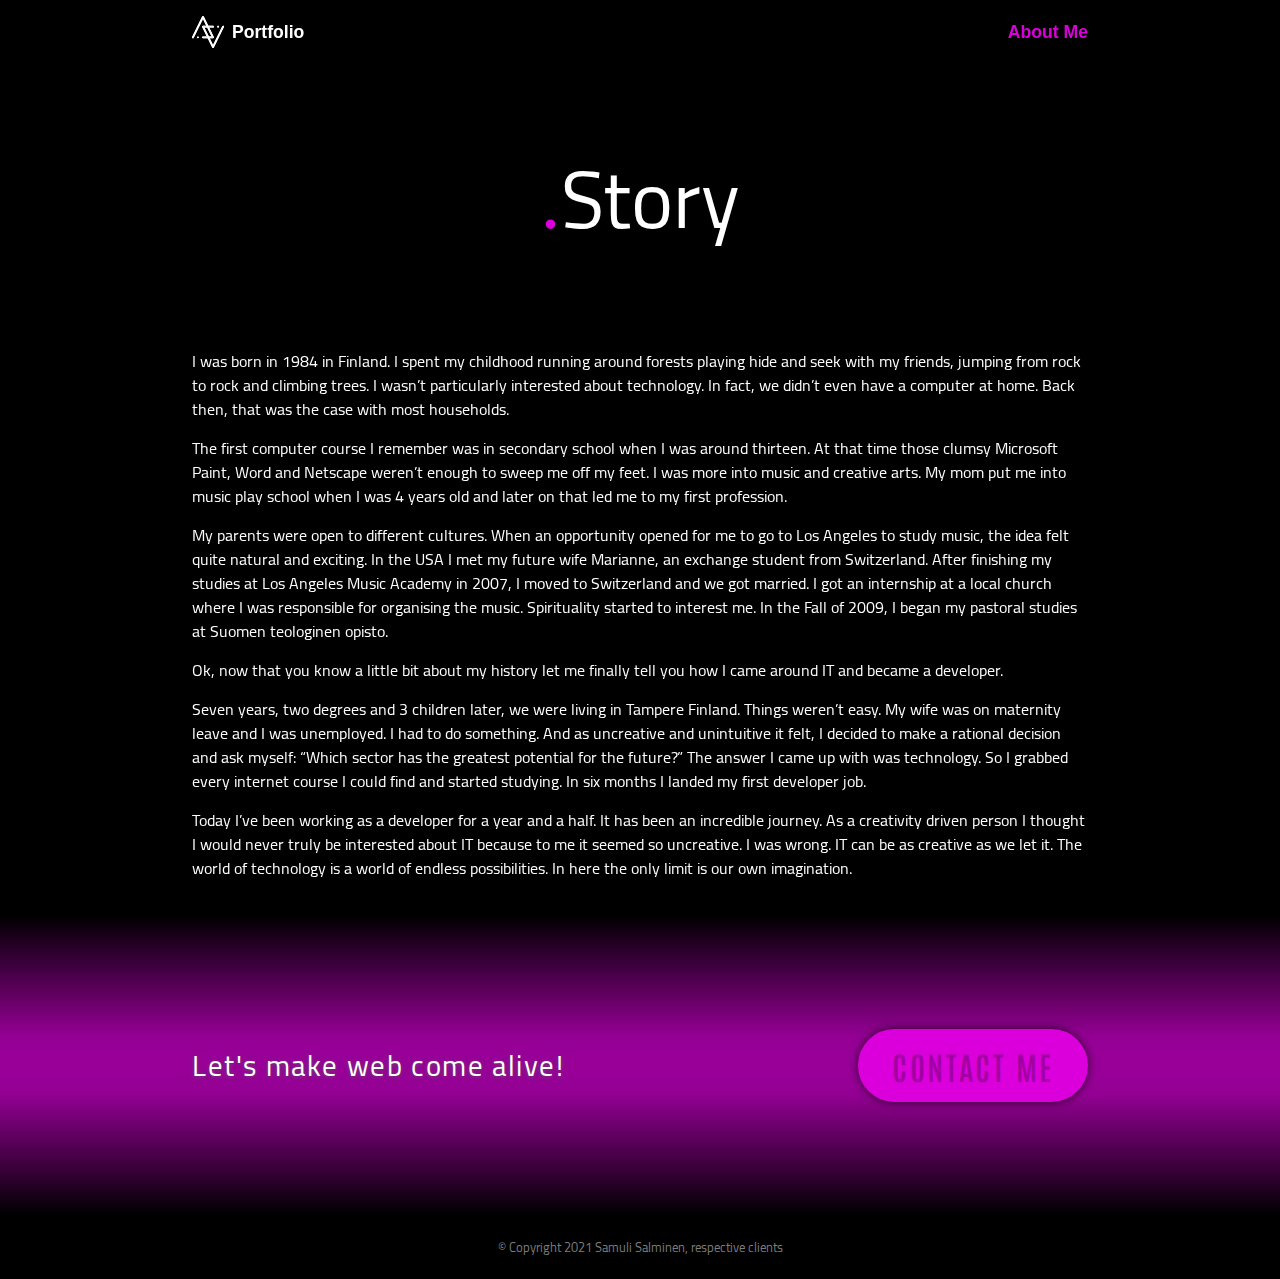
==== about.html @ bb04be46 "added most of the text content(.work parags missing)" ====
<!DOCTYPE html>
<html lang="en">
  <head>
    <meta charset="UTF-8" />
    <meta http-equiv="X-UA-Compatible" content="IE=edge" />
    <meta name="viewport" content="width=device-width, initial-scale=1.0" />

    <meta
      name="keywords"
      content="developer, designer, web developer, web designer, portfolio, samuli salminen, samuli"
    />

    <link rel="apple-touch-icon" sizes="180x180" href="favicons/apple-touch-icon.png" />
    <link rel="icon" type="image/png" sizes="32x32" href="favicons/favicon-32x32.png" />
    <link rel="icon" type="image/png" sizes="16x16" href="favicons/favicon-16x16.png" />
    <link rel="manifest" href="site.webmanifest" />
    <link rel="mask-icon" href="favicons/safari-pinned-tab.svg" color="#5bbad5" />
    <meta name="msapplication-TileColor" content="#da532c" />
    <meta name="theme-color" content="#040404" />

    <link rel="stylesheet" href="style.css" />
    <link rel="stylesheet" href="about.css" />
    <title>Samuli Salminen | About</title>
  </head>
  <body>
    <!-- NAV -->
    <div class="nav-container story flex-col">
      <nav class="content-width">
        <div class="nav-left">
          <a href="index.html" class="logo"><img src="media/sasa-logo-wh-dots.svg" alt="sasa-logo" /></a>
          <a href="index.html" class="portfolio">Portfolio</a>
        </div>
        <div class="nav-right">
          <a href="about.html" class="nav-active about">About Me</a>
        </div>
      </nav>
      <div class="top-fader"></div>
    </div>

    <!-- VIDEO BG -->
    <div class="video-bg">
      <video src="media/video-bg-forest.mp4" autoplay muted loop></video>
    </div>

    <!-- MAIN -->
    <main class="flex-col">
      <div class="story-container flex-col content-width">
        <h2>Story</h2>
        <div class="story-text-container">
          <p>
            I was born in 1984 in Finland. I spent my childhood running around forests playing hide and seek with my
            friends, jumping from rock to rock and climbing trees. I wasn’t particularly interested about technology. In
            fact, we didn’t even have a computer at home. Back then, that was the case with most households.
          </p>
          <p>
            The first computer course I remember was in secondary school when I was around thirteen. At that time those
            clumsy Microsoft Paint, Word and Netscape weren’t enough to sweep me off my feet. I was more into music and
            creative arts. My mom put me into music play school when I was 4 years old and later on that led me to my
            first profession.
          </p>
          <p>
            My parents were open to different cultures. When an opportunity opened for me to go to Los Angeles to study
            music, the idea felt quite natural and exciting. In the USA I met my future wife Marianne, an exchange student
            from Switzerland. After finishing my studies at Los Angeles Music Academy in 2007, I moved to Switzerland and
            we got married. I got an internship at a local church where I was responsible for organising the music.
            Spirituality started to interest me. In the Fall of 2009, I began my pastoral studies at Suomen teologinen
            opisto.
          </p>
          <p>
            Ok, now that you know a little bit about my history let me finally tell you how I came around IT and became a
            developer.
          </p>
          <p>
            Seven years, two degrees and 3 children later, we were living in Tampere Finland. Things weren’t easy. My wife
            was on maternity leave and I was unemployed. I had to do something. And as uncreative and unintuitive it felt,
            I decided to make a rational decision and ask myself: “Which sector has the greatest potential for the
            future?” The answer I came up with was technology. So I grabbed every internet course I could find and started
            studying. In six months I landed my first developer job.
          </p>
          <p>
            Today I’ve been working as a developer for a year and a half. It has been an incredible journey. As a
            creativity driven person I thought I would never truly be interested about IT because to me it seemed so
            uncreative. I was wrong. IT can be as creative as we let it. The world of technology is a world of endless
            possibilities. In here the only limit is our own imagination.
          </p>
        </div>
      </div>
      <div class="bottom-fader"></div>
    </main>

    <!-- FOOTER -->
    <footer class="flex-col">
      <div class="content-width footer-text">
        <h3>Let's make web come alive!</h3>
        <a href="mailto:samuli.salminen@raivo.io" class="contact-btn">contact me</a>
      </div>
      <div class="top-fader"></div>
      <div class="bottom-fader"></div>
    </footer>
    <div class="copyright">&copy; Copyright 2021 Samuli Salminen, respective clients</div>
  </body>
</html>
---- style.css ----
:root {
  --primary-color: 219, 0, 219;
  --primary-dark: 162, 0, 162;
  --text-color: white;
  --bg-color: black;
}

/* FONTS */
@font-face {
  font-family: 'antonio';
  src: url(fonts/antonio-semi.ttf);
  font-style: normal;
  font-weight: 600;
}

@font-face {
  font-family: 'antonio';
  src: url(fonts/antonio-bold.ttf);
  font-style: normal;
  font-weight: 700;
}

@font-face {
  font-family: 'cairo';
  src: url(fonts/cairo-regular.ttf);
  font-style: normal;
  font-weight: 400;
}

@font-face {
  font-family: 'cairo';
  src: url(fonts/cairo-semi.ttf);
  font-style: normal;
  font-weight: 600;
}

/* GLOBAL */
* {
  margin: 0;
  padding: 0;
  box-sizing: border-box;
}

body {
  font-family: cairo, sans-serif;
  color: var(--text-color);
  background-color: black;
}

.content-width {
  max-width: 960px;
  padding-left: 2rem;
  padding-right: 2rem;
}

.flex-col {
  display: flex;
  flex-direction: column;
  align-items: center;
}

.p-big {
  font-weight: 600;
  font-size: 1.1em;
  line-height: 1.6rem;
  text-align: center;
}

.p-small {
  line-height: 1.2rem;
  margin: 0.5rem 0;
}

h2 {
  font-weight: 400;
  font-size: 5rem;
  margin: 60px 20px;
}

h2::before {
  content: '.';
  font-family: serif;
  color: rgb(var(--primary-color));
}

h3,
h4 {
  font-weight: 600;
}

h3 {
  font-size: 1.5rem;
}

h4 {
  text-transform: uppercase;
}

/* --------------HEADER--------------- */
/* ----------------------------------- */
header {
  position: relative;
  text-align: center;
  width: 100vw;
  height: 100vh;
}

/* NAV */
.nav-container {
  width: 100%;
}

nav {
  display: flex;
  width: 100%;
  justify-content: space-between;
  z-index: 100;
}

.nav-left,
.nav-right {
  display: flex;
  justify-content: center;
  align-items: center;
  margin: 1rem 0;
}

nav .logo {
  height: 2rem;
  width: auto;
  margin-right: 0.5rem;
}

nav img {
  height: 100%;
  filter: drop-shadow(0 0 0px rgba(255, 255, 255, 1));
  transition: 0.4s ease;
}

nav img:hover {
  filter: drop-shadow(0 0 1px rgba(255, 255, 255, 1));
}

nav a {
  text-decoration: none;
  color: white;
  font-family: sans-serif;
  font-size: 1.1rem;
  font-weight: 900;
}

a.nav-active {
  color: rgb(var(--primary-color));
}

.portfolio,
.about {
  position: relative;
}

.portfolio:before {
  content: 'Portfolio';
  position: absolute;
  font-family: sans-serif;
  font-weight: 900;
  color: rgb(var(--primary-color));
  width: 0;
  overflow: hidden;
  transition: 0.5s;
}

.portfolio:hover:before {
  width: 100%;
}

.about:before {
  content: 'About Me';
  position: absolute;
  font-family: sans-serif;
  font-weight: 900;
  color: rgb(var(--primary-color));
  width: 0;
  overflow: hidden;
  white-space: nowrap;
  transition: 0.5s;
}

.about:hover:before {
  width: 100%;
}

/* BG IMAGE */
.bg-image {
  position: absolute;
  top: 0;
  height: 100vh;
  width: 100vw;
  background-color: black;
  z-index: -1;
}

.bg-image .hero-image {
  position: absolute;
  height: 100%;
  width: 100%;
  background-image: url(media/samuli-hero.jpg);
  background-position: center;
  background-size: cover;
  background-attachment: fixed;
  opacity: 0.8;
}

.bg-image .overlay {
  position: relative;
  top: 0;
  height: 100%;
  width: 100%;
  background-color: rgba(255, 0, 255, 0.3);
}

/* STARS */
.stars {
  position: absolute;
  top: 0;
  left: 0;
  height: 50%;
  width: 100%;
  z-index: -1;
  opacity: 0.7;
}

.star1 {
  position: relative;
  height: 2px;
  width: 2px;
  top: 20%;
  left: 15%;
  border-radius: 50%;
  background-color: white;
  box-shadow: 0 0 3px white;
  animation: pulse 8s infinite;
}

.star2 {
  position: relative;
  height: 2px;
  width: 1px;
  top: 90%;
  left: 30%;
  border-radius: 50%;
  box-shadow: 0 0 3px white;
  background-color: white;
  animation: pulse 10s linear infinite;
  opacity: 0.8;
}

.star3 {
  position: relative;
  height: 1px;
  width: 1px;
  top: 30%;
  left: 75%;
  border-radius: 50%;
  box-shadow: 0 0 3px white;
  background-color: white;
  animation: pulse 6s infinite;
}

.star4 {
  position: relative;
  height: 2px;
  width: 2px;
  top: 30%;
  left: 45%;
  border-radius: 50%;
  background-color: white;
  box-shadow: 0 0 3px white;
  animation: pulse 8s linear infinite;
}

.star5 {
  position: relative;
  height: 2px;
  width: 1px;
  top: 65%;
  left: 7%;
  border-radius: 50%;
  box-shadow: 0 0 3px white;
  background-color: white;
  animation: pulse 8s linear infinite;
  opacity: 0.9;
}

.star6 {
  position: relative;
  height: 2px;
  width: 1px;
  top: 80%;
  left: 90%;
  border-radius: 50%;
  box-shadow: 0 0 3px white;
  background-color: white;
  animation: pulse 6s linear infinite;
}

/* HERO TEXT */
.hero-text {
  position: absolute;
  height: 100%;
  width: 100%;
  top: 0;
  display: flex;
  flex-direction: column;
  align-items: center;
  justify-content: center;
}

.hero-logo {
  height: 5rem;
  margin: 2rem 0;
}

.hero-text img {
  height: 100%;
}

.hero-text h1 {
  display: flex;
  flex-direction: column;
  align-items: center;
  justify-content: space-around;
  font-size: 3.2rem;
  font-weight: 400;
  letter-spacing: 5px;
  margin: 0 0.5rem;
  filter: drop-shadow(0 0 3px rgba(255, 255, 255, 0.3));
}

.hero-text h1 span {
  font-size: 3rem;
  letter-spacing: normal;
}

/* FADE BOXES */
.top-fader {
  position: absolute;
  top: 0;
  height: 15vh;
  width: 100%;
  background: linear-gradient(black, rgba(0, 0, 0, 0));
  z-index: -1;
}

.bottom-fader {
  position: absolute;
  bottom: 0;
  height: 20vh;
  width: 100%;
  background: linear-gradient(rgba(0, 0, 0, 0), rgb(0, 0, 0));
  z-index: -1;
}

header .arrow-down {
  position: absolute;
  bottom: 1rem;
}

/* --------------WORK--------------- */
/* ----------------------------------- */

.work hr {
  border: 1px solid rgb(var(--primary-color));
  border-radius: 50%;
  width: 50%;
  max-width: 400px;
  margin: 80px 0;
}

.work-item {
  display: grid;
  width: 100%;
  grid-template-columns: 1fr 1fr;
}

/* WORK TEXT */

.work-item-text {
  margin-right: 20px;
}

.work-item-text p {
  max-width: 350px;
}

.work-item-text a {
  text-transform: uppercase;
  font-family: antonio;
  font-weight: 600;
  color: rgb(var(--primary-color));
  text-decoration: none;
  transition: color 0.3s ease;
}

.work-item-text a:hover {
  color: rgb(var(--primary-dark));
}

/* WORK IMAGES */
.work-item-image {
  display: flex;
  justify-content: flex-end;
}

.avara .image {
  background: url(media/work-avara-2.jpg);
}
.raivo .image {
  background: url(media/work-raivo-2.jpg);
}
.bob .image {
  background: url(media/work-bobtravels-2.jpg);
}
.sami .image {
  background: url(media/work-samiasp-2.jpg);
}

.work-item-image .image {
  position: relative;
  display: flex;
  align-items: center;
  justify-content: center;
  background-size: cover;
  background-position: top;
  width: 40vw;
  height: 25vw;
  max-height: 250px;
  max-width: 400px;
  border-radius: 5px;
  box-shadow: 0 2px 25px rgba(var(--primary-color), 0.5);
  text-decoration: none;
  overflow: hidden;
}

.work-item-image .image:before {
  content: '';
  position: absolute;
  background-color: rgba(77, 0, 77, 0.8);
  width: 40vw;
  height: 25vw;
  max-height: 250px;
  max-width: 400px;
  opacity: 0;
  transition: all 0.5s;
  z-index: 1;
}

.work-item-image .image:hover:before {
  opacity: 1;
}

.work-item-image .work-btn {
  font-family: antonio;
  font-weight: 700;
  font-size: 1.5rem;
  text-transform: uppercase;
  letter-spacing: 0.15rem;
  color: rgb(var(--primary-dark));
  background-color: rgb(var(--primary-color));
  padding: 10px 40px;
  border-radius: 50px;
  border: 4px solid rgb(var(--primary-color));
  box-shadow: 0 0 10px rgba(0, 0, 0, 0.7);
  opacity: 0;
  transition: all 0.3s;
  z-index: 2;
}

.work-item-image .image:hover .work-btn {
  opacity: 1;
}

.work-item-image .work-btn:hover {
  border: 4px solid rgb(var(--primary-dark));
}

/* --------------SKILLS--------------- */
/* ----------------------------------- */
.skills-items {
  display: flex;
  flex-direction: row;
  width: 100%;
  justify-content: space-evenly;
  flex-wrap: wrap;
  margin: 40px 0;
}

.skills-item {
  margin: 20px;
}

.skills-item ul {
  list-style-position: outside;
}

.skills-item ul li {
  color: rgb(var(--primary-color));
}

.skills-item li span {
  color: var(--text-color);
}

/* --------------FOOTER--------------- */
/* ----------------------------------- */
footer {
  position: relative;
  justify-content: center;
  background-color: rgb(var(--primary-color));
  height: 300px;
}

footer .top-fader,
footer .bottom-fader {
  z-index: 1;
  height: 60%;
}

.footer-text {
  display: flex;
  align-items: center;
  justify-content: space-between;
  width: 80%;
  z-index: 2;
}

.footer-text h3 {
  font-weight: 400;
  font-size: 1.8rem;
  letter-spacing: 0.1rem;
  line-height: 2rem;
  text-shadow: 0 1px 4px rgba(91, 91, 91, 0.8);
  margin-right: 20px;
}

footer .contact-btn {
  font-family: antonio;
  font-weight: 600;
  font-size: 2rem;
  text-transform: uppercase;
  letter-spacing: 0.17rem;
  text-decoration: none;
  white-space: nowrap;
  color: rgb(var(--primary-dark));
  background-color: rgb(var(--primary-color));
  padding: 12px 30px;
  border-radius: 50px;
  border: 4px solid rgb(var(--primary-color));
  box-shadow: 0 0 10px rgba(0, 0, 0, 0.7);
  transition: all 0.3s;
}

footer .contact-btn:hover {
  border: 4px solid rgb(var(--primary-dark));
}

/* --------------COPYRIGHT--------------- */
/* ----------------------------------- */
.copyright {
  text-align: center;
  font-size: 0.8rem;
  color: rgb(125, 125, 125);
  padding: 20px;
  background-color: black;
}

/* --------------ANIMATIONS--------------- */
/* ----------------------------------- */

@keyframes pulse {
  0%,
  100% {
    transform: scale(1);
  }
  50% {
    transform: scale(1.5);
  }
}

/* --------------MEDIA QUERIES--------------- */
/* ----------------------------------- */

@media screen and (max-width: 700px) {
  /* HEADER */
  .hero-text h1 {
    transform: scale(0.9);
  }

  /* WORK */
  .work-item {
    grid-template-columns: 1fr;
    justify-items: center;
  }

  .work-item-text {
    width: 60vw;
    margin: 0 0 20px 0;
  }

  .work-item-image {
    /* justify-content: none; */
    display: block;
  }

  .work-item-image .image {
    width: 60vw;
    height: 40vw;
    max-width: none;
    max-height: none;
  }

  .work-item-image .image:before {
    width: 60vw;
    height: 40vw;
    max-width: none;
    max-height: none;
  }
}

@media screen and (max-width: 550px) {
  /* WORK */
  .work-item-text {
    width: 80vw;
  }

  .work-item-image .image {
    width: 80vw;
    height: 55vw;
  }

  .work-item-image .image:before {
    width: 80vw;
    height: 55vw;
  }

  /* FOOTER */
  .footer-text {
    flex-direction: column;
  }

  .footer-text h3 {
    font-size: 1.5rem;
    line-height: 1.5rem;
    text-align: center;
    margin: 0 0 20px 0;
  }

  footer .contact-btn {
    transform: scale(0.9);
  }
}

@media screen and (max-width: 399px) {
  /* SKILLS */
  .skills-item {
    width: 170px;
    text-align: center;
  }

  .skills-item h3 {
    color: rgb(var(--primary-color));
  }

  .skills-item ul {
    list-style: none;
  }
}
---- about.css ----
.story nav{
  z-index: 2;
}

.story .top-fader{
  z-index: 0;
}

.video-bg{
  overflow: hidden;
}

.video-bg video{
  object-fit: cover;
  width: 100vw;
  height: 100vh;
  position: fixed;
  top: 0;
  left: 0;
  z-index: -2;
  opacity: .3;
}

main{
  position: relative;
  padding-bottom: 20px;
}

.story-text-container p{
  line-height: 1.5rem;
  margin: 15px 0;
}

main .story-container{
  z-index: 2;
}

main .bottom-fader{
  z-index: 0;
}
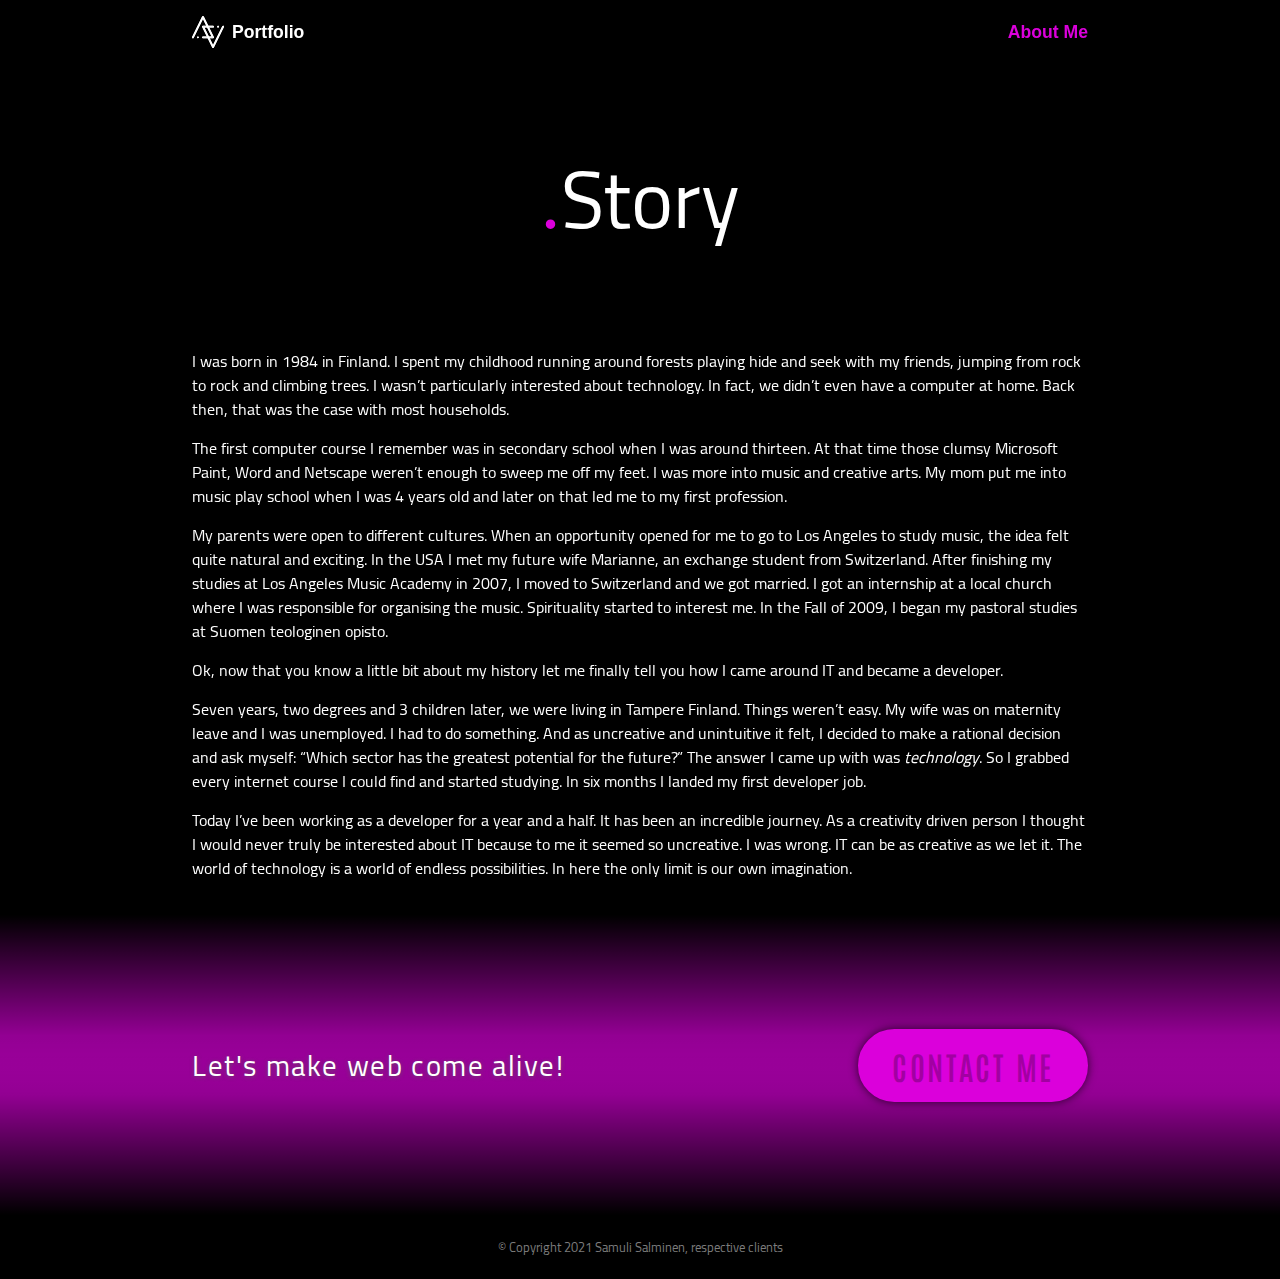
==== commit 44e85d7c: "added emphasis to a word:D" ====
--- a/about.html
+++ b/about.html
@@ -60,22 +60,22 @@
           </p>
           <p>
             My parents were open to different cultures. When an opportunity opened for me to go to Los Angeles to study
-            music, the idea felt quite natural and exciting. In the USA I met my future wife Marianne, an exchange student
-            from Switzerland. After finishing my studies at Los Angeles Music Academy in 2007, I moved to Switzerland and
-            we got married. I got an internship at a local church where I was responsible for organising the music.
-            Spirituality started to interest me. In the Fall of 2009, I began my pastoral studies at Suomen teologinen
-            opisto.
+            music, the idea felt quite natural and exciting. In the USA I met my future wife Marianne, an exchange
+            student from Switzerland. After finishing my studies at Los Angeles Music Academy in 2007, I moved to
+            Switzerland and we got married. I got an internship at a local church where I was responsible for organising
+            the music. Spirituality started to interest me. In the Fall of 2009, I began my pastoral studies at Suomen
+            teologinen opisto.
           </p>
           <p>
-            Ok, now that you know a little bit about my history let me finally tell you how I came around IT and became a
-            developer.
+            Ok, now that you know a little bit about my history let me finally tell you how I came around IT and became
+            a developer.
           </p>
           <p>
-            Seven years, two degrees and 3 children later, we were living in Tampere Finland. Things weren’t easy. My wife
-            was on maternity leave and I was unemployed. I had to do something. And as uncreative and unintuitive it felt,
-            I decided to make a rational decision and ask myself: “Which sector has the greatest potential for the
-            future?” The answer I came up with was technology. So I grabbed every internet course I could find and started
-            studying. In six months I landed my first developer job.
+            Seven years, two degrees and 3 children later, we were living in Tampere Finland. Things weren’t easy. My
+            wife was on maternity leave and I was unemployed. I had to do something. And as uncreative and unintuitive
+            it felt, I decided to make a rational decision and ask myself: “Which sector has the greatest potential for
+            the future?” The answer I came up with was <em>technology</em>. So I grabbed every internet course I could find and
+            started studying. In six months I landed my first developer job.
           </p>
           <p>
             Today I’ve been working as a developer for a year and a half. It has been an incredible journey. As a
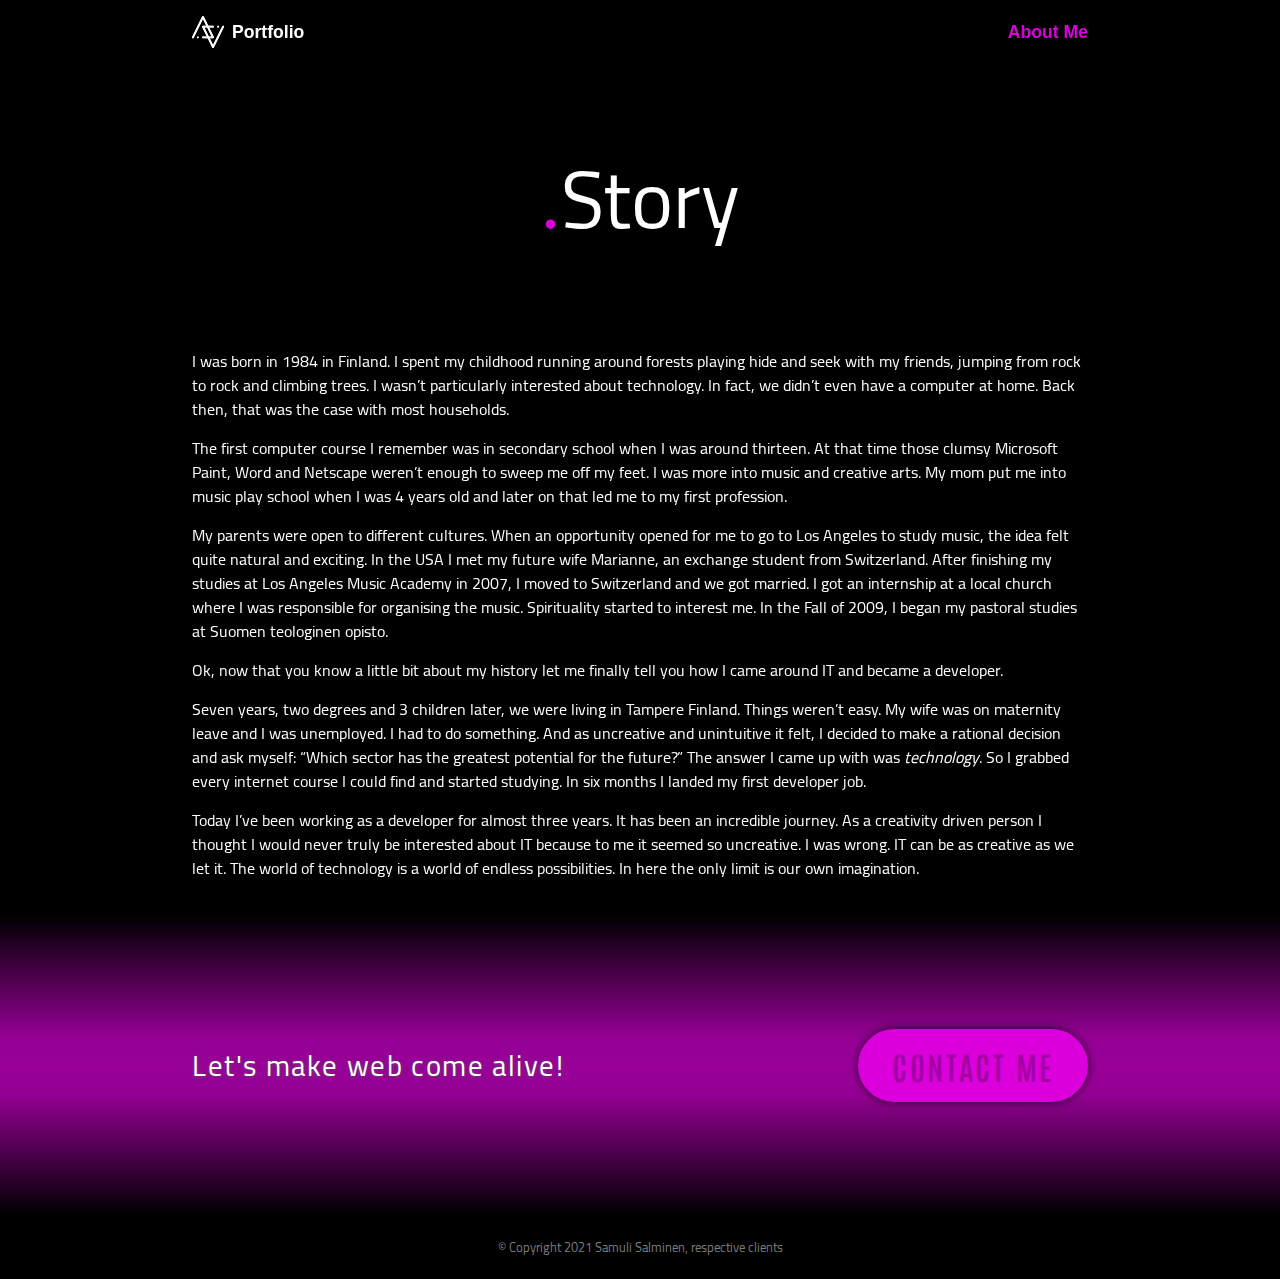
==== commit 3a793e32: "Update about.html" ====
--- a/about.html
+++ b/about.html
@@ -9,6 +9,7 @@
       name="keywords"
       content="developer, designer, web developer, web designer, portfolio, samuli salminen, samuli"
     />
+    <meta name="author" content="Samuli Salminen">
 
     <link rel="apple-touch-icon" sizes="180x180" href="favicons/apple-touch-icon.png" />
     <link rel="icon" type="image/png" sizes="32x32" href="favicons/favicon-32x32.png" />
@@ -27,8 +28,8 @@
     <div class="nav-container story flex-col">
       <nav class="content-width">
         <div class="nav-left">
-          <a href="index.html" class="logo"><img src="media/sasa-logo-wh-dots.svg" alt="sasa-logo" /></a>
-          <a href="index.html" class="portfolio">Portfolio</a>
+          <a href="./" class="logo"><img src="media/sasa-logo-wh-dots.svg" alt="sasa-logo" /></a>
+          <a href="./" class="portfolio">Portfolio</a>
         </div>
         <div class="nav-right">
           <a href="about.html" class="nav-active about">About Me</a>
@@ -78,7 +79,7 @@
             started studying. In six months I landed my first developer job.
           </p>
           <p>
-            Today I’ve been working as a developer for a year and a half. It has been an incredible journey. As a
+            Today I’ve been working as a developer for almost three years. It has been an incredible journey. As a
             creativity driven person I thought I would never truly be interested about IT because to me it seemed so
             uncreative. I was wrong. IT can be as creative as we let it. The world of technology is a world of endless
             possibilities. In here the only limit is our own imagination.
--- a/style.css
+++ b/style.css
@@ -208,6 +208,7 @@
   background-size: cover;
   background-attachment: fixed;
   opacity: 0.8;
+  animation: fadeIn .8s;
 }
 
 .bg-image .overlay {
@@ -334,6 +335,7 @@
   letter-spacing: 5px;
   margin: 0 0.5rem;
   filter: drop-shadow(0 0 3px rgba(255, 255, 255, 0.3));
+  max-width: 100%;
 }
 
 .hero-text h1 span {
@@ -573,19 +575,6 @@
   background-color: black;
 }
 
-/* --------------ANIMATIONS--------------- */
-/* ----------------------------------- */
-
-@keyframes pulse {
-  0%,
-  100% {
-    transform: scale(1);
-  }
-  50% {
-    transform: scale(1.5);
-  }
-}
-
 /* --------------MEDIA QUERIES--------------- */
 /* ----------------------------------- */
 
@@ -674,3 +663,26 @@
     list-style: none;
   }
 }
+
+
+/* --------------ANIMATIONS--------------- */
+/* ----------------------------------- */
+
+@keyframes pulse {
+  0%,
+  100% {
+    transform: scale(1);
+  }
+  50% {
+    transform: scale(1.5);
+  }
+}
+
+@keyframes fadeIn {
+  0%{
+    opacity: 0;
+  }
+  100%{
+    opacity: .8;
+  }
+}
